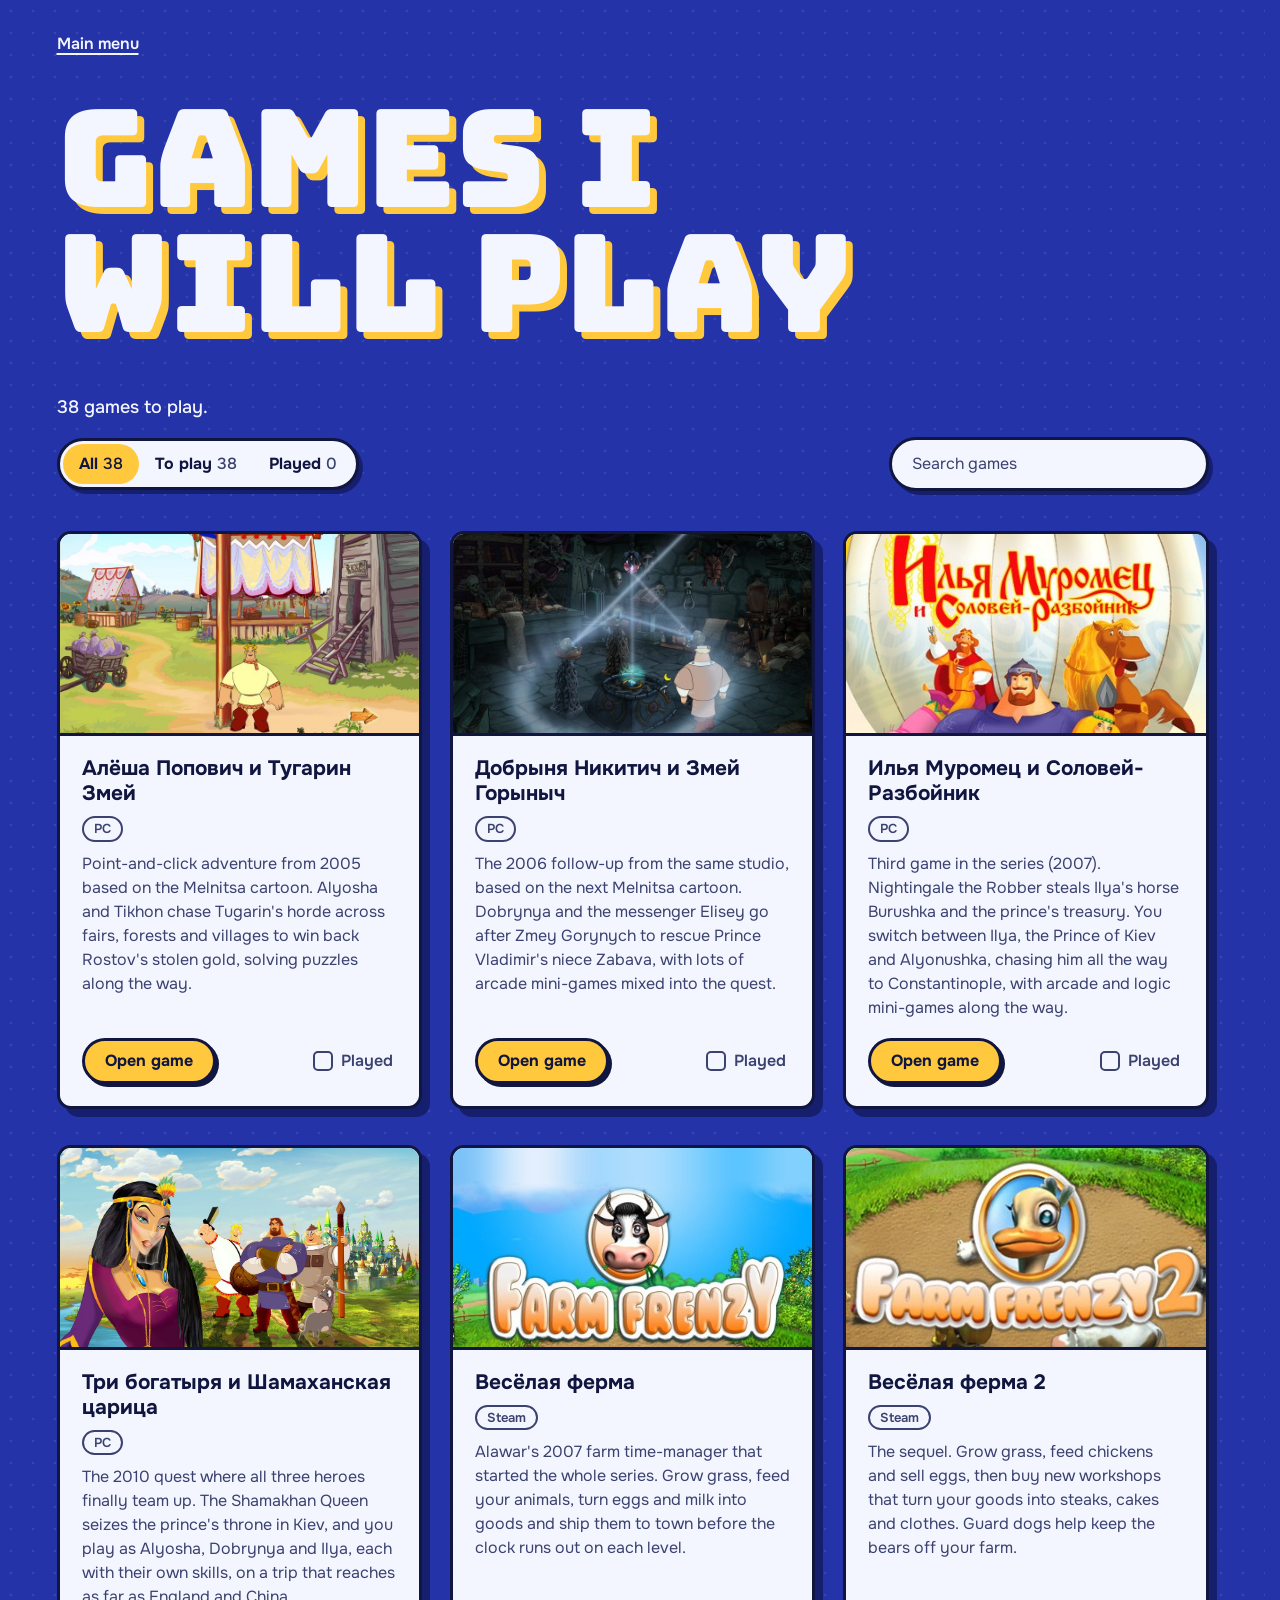
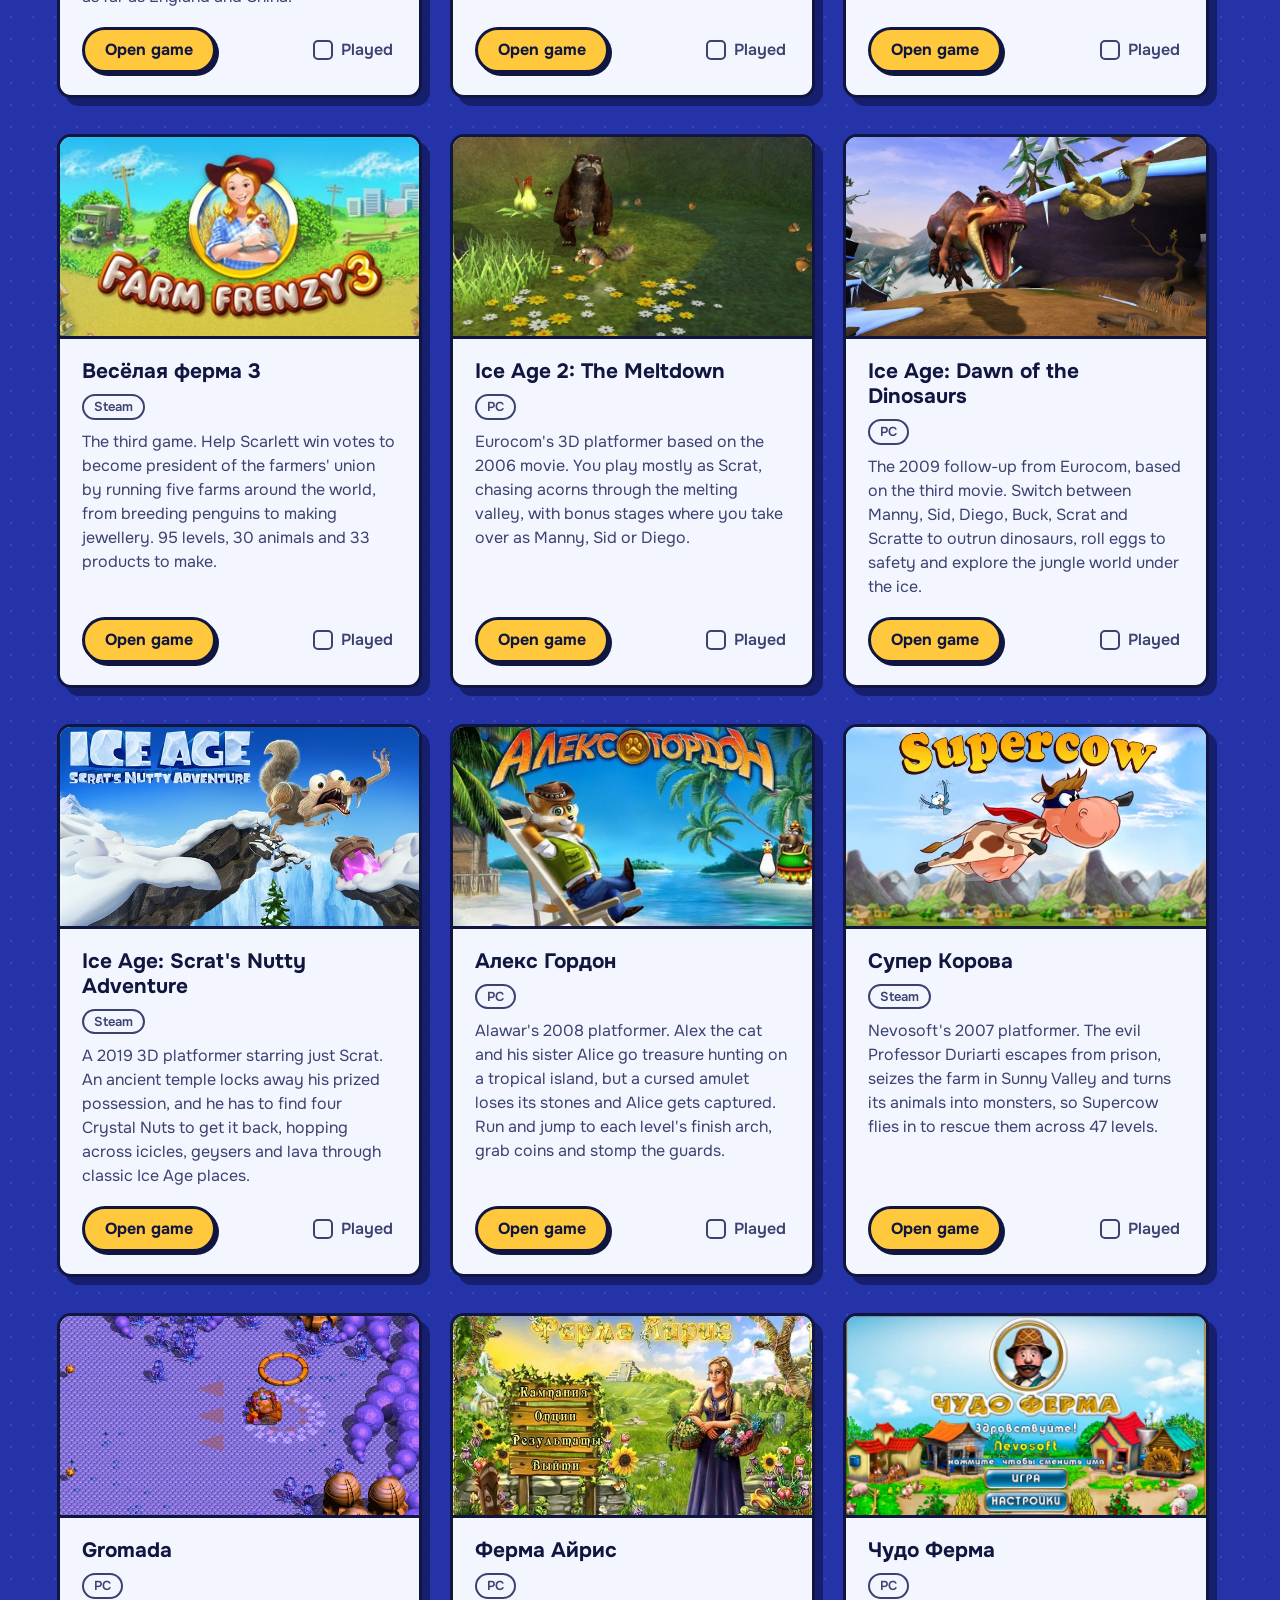
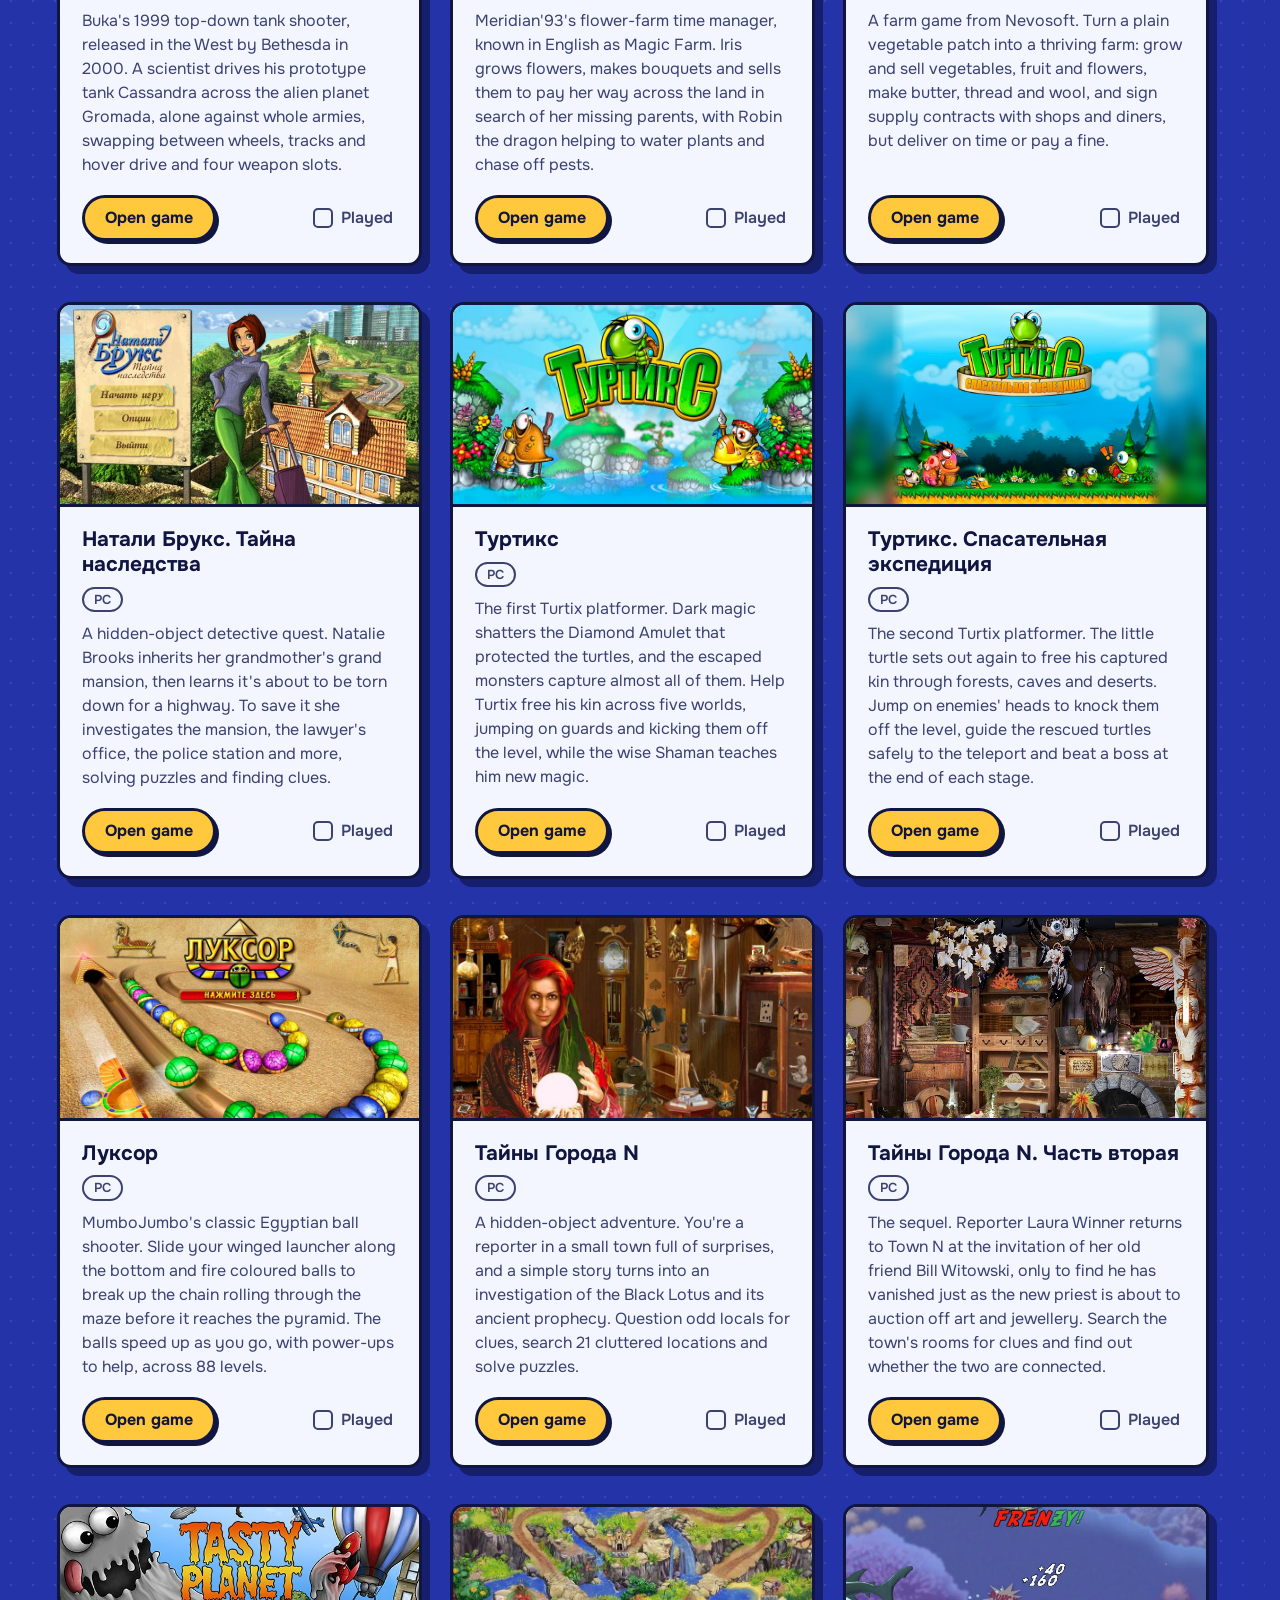
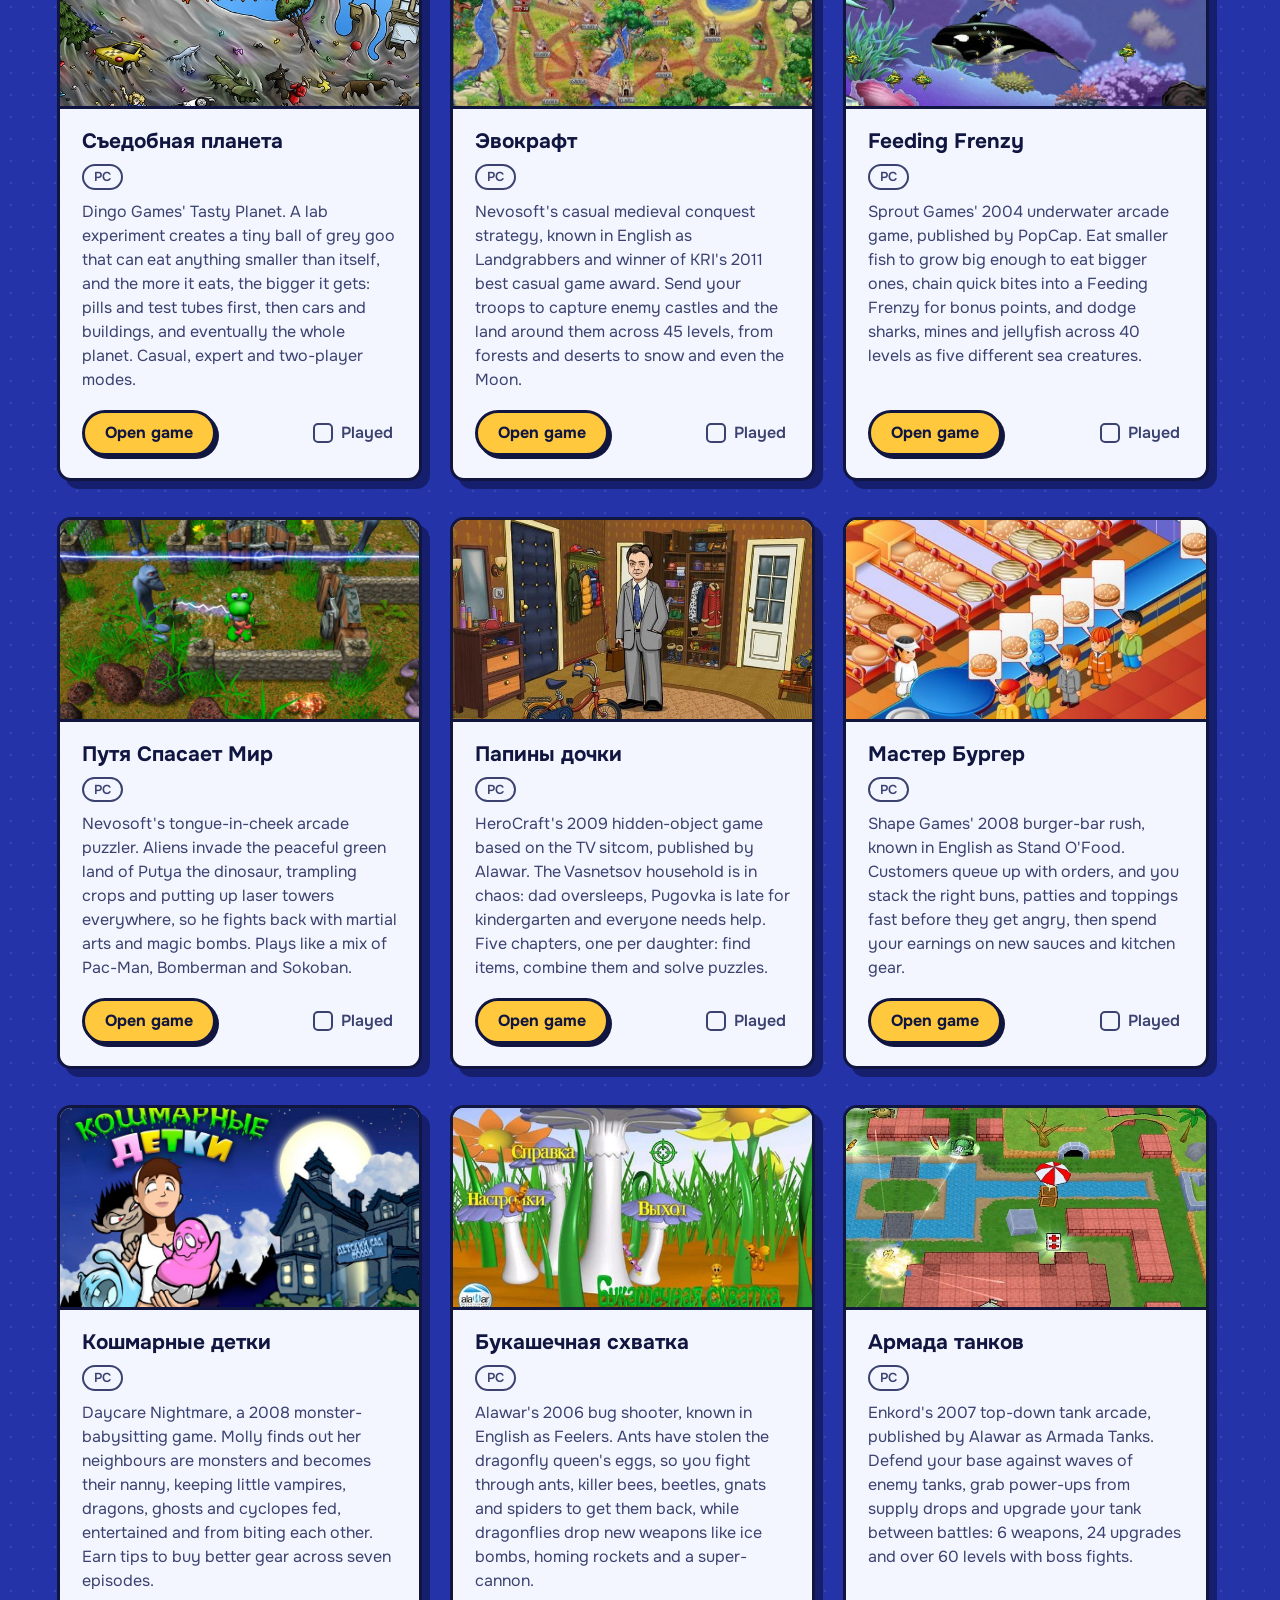
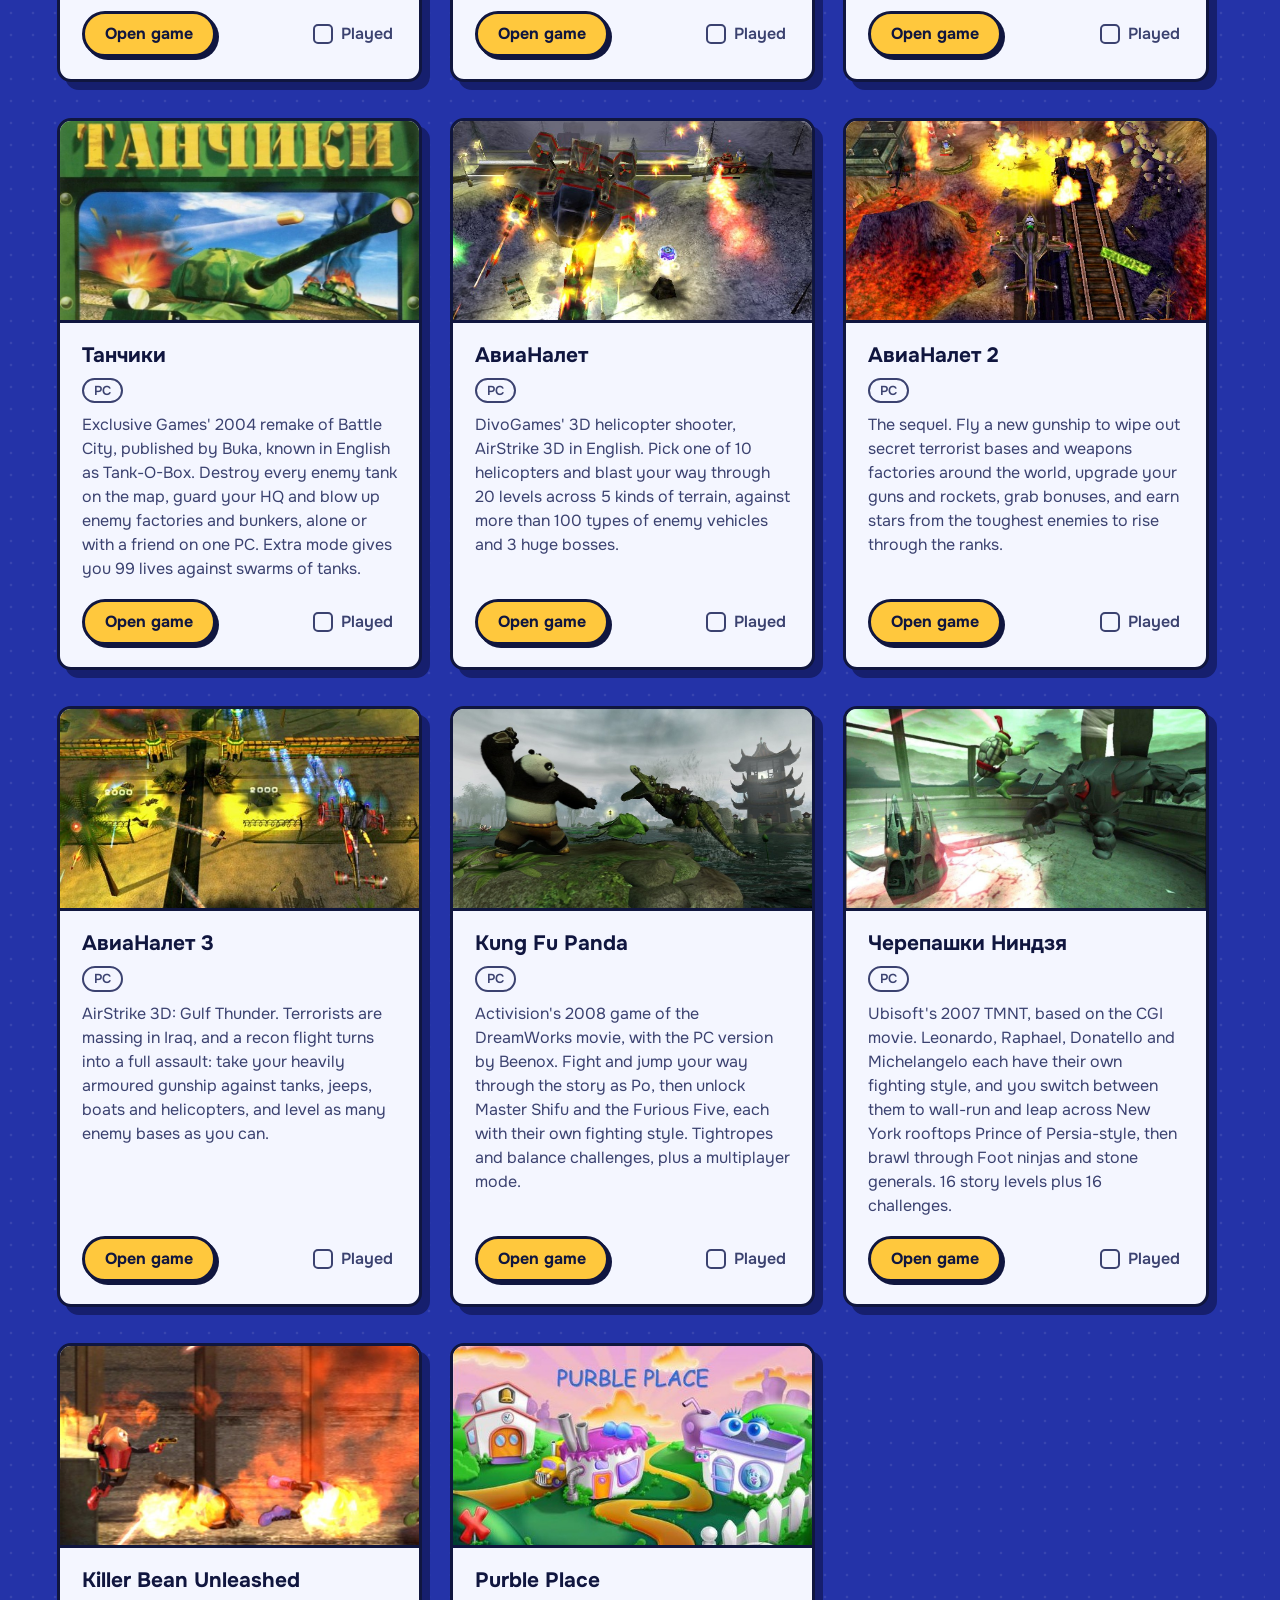
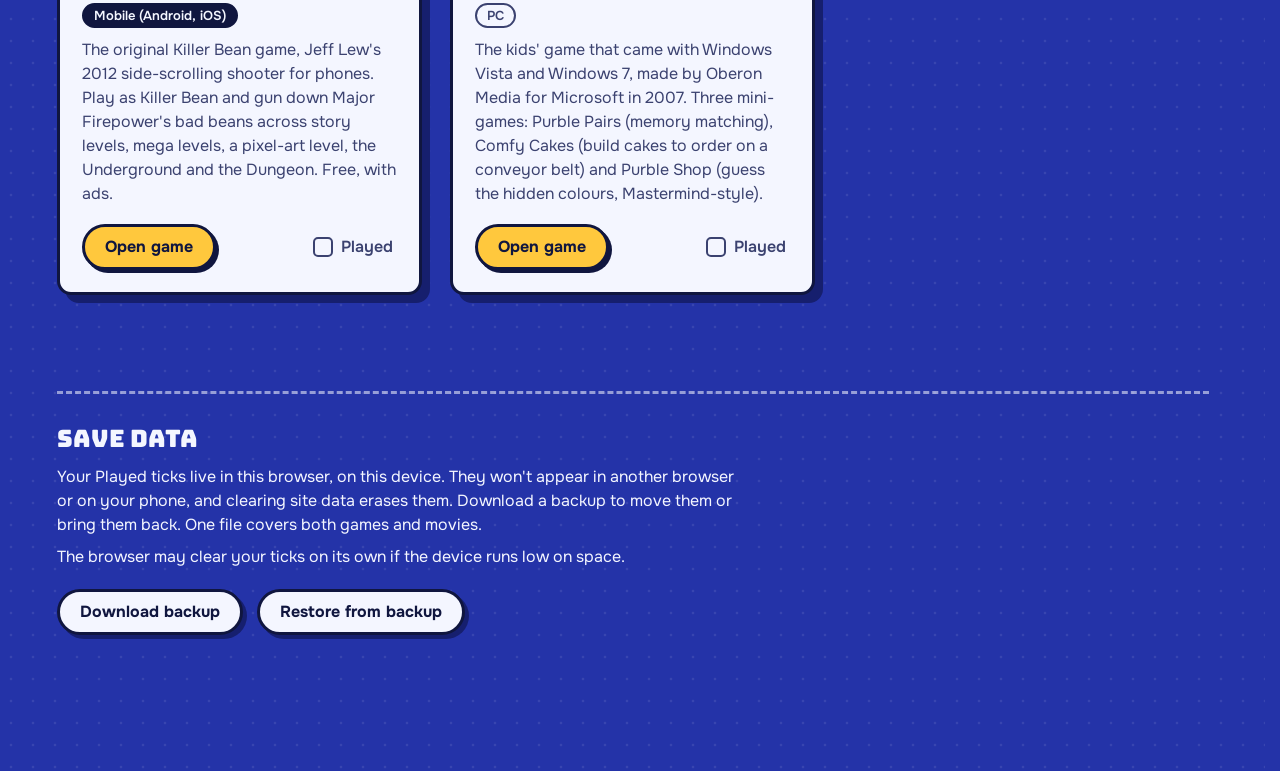
==== games.html @ 8ea255d5 "Games and movies lists with durable ticks Static site: a main menu, a games page and a movies page. " ====
<!doctype html>
<html lang="en">
<head>
  <meta charset="utf-8">
  <meta name="viewport" content="width=device-width, initial-scale=1">
  <title>Games I will play</title>
  <link rel="icon" href="data:image/svg+xml,%3Csvg xmlns='http://www.w3.org/2000/svg' viewBox='0 0 32 32'%3E%3Crect width='32' height='32' rx='7' fill='%232433a8'/%3E%3Crect x='6' y='11' width='20' height='12' rx='6' fill='%23ffc83d'/%3E%3Cpath d='M10 17h5M12.5 14.5v5' stroke='%2310163f' stroke-width='2' stroke-linecap='round'/%3E%3Ccircle cx='20.5' cy='15.5' r='1.3' fill='%2310163f'/%3E%3Ccircle cx='22.5' cy='18.5' r='1.3' fill='%2310163f'/%3E%3C/svg%3E">
  <link rel="preconnect" href="https://fonts.googleapis.com">
  <link rel="preconnect" href="https://fonts.gstatic.com" crossorigin>
  <link href="https://fonts.googleapis.com/css2?family=Bungee&family=Onest:wght@400;500;600;700&display=swap" rel="stylesheet">
  <link rel="stylesheet" href="games.css">
</head>
<body>
  <header class="masthead">
    <a class="back" href="index.html">Main menu</a>
    <h1 class="title" id="top" tabindex="-1">Games I<br> will play</h1>
    <div class="toolbar">
      <p class="tally" id="tally" aria-live="polite"></p>
      <div class="filters" id="filters" role="group" aria-label="Show">
        <button type="button" data-filter="all" aria-pressed="true">All <span class="filter-count"></span></button>
        <button type="button" data-filter="unplayed" aria-pressed="false">To play <span class="filter-count"></span></button>
        <button type="button" data-filter="played" aria-pressed="false">Played <span class="filter-count"></span></button>
      </div>
      <label class="search">
        <span class="visually-hidden">Search games</span>
        <input type="search" id="search" placeholder="Search games" autocomplete="off" spellcheck="false">
      </label>
    </div>
  </header>

  <main>
    <ul class="shelf" id="shelf"></ul>
    <div class="empty" id="empty" hidden></div>
  </main>

  <footer class="saves">
    <div class="saves-box">
      <h2>Save data</h2>
      <p>Your Played ticks live in this browser, on this device. They won't appear in another browser or on your phone, and clearing site data erases them. Download a backup to move them or bring them back. One file covers both games and movies.</p>
      <p id="storage-note"></p>
      <div class="saves-actions">
        <button type="button" id="backup-download">Download backup</button>
        <button type="button" id="backup-restore">Restore from backup</button>
        <input type="file" id="backup-file" accept=".json,application/json" hidden>
      </div>
      <p class="saves-result" id="backup-result" role="status"></p>
    </div>
  </footer>

  <a class="to-top" id="to-top" href="#top" aria-label="Back to top">
    <svg viewBox="0 0 24 24" width="26" height="26" aria-hidden="true">
      <path d="M12 19V6M5.5 11.5 12 5l6.5 6.5" fill="none" stroke="currentColor" stroke-width="3" stroke-linecap="round" stroke-linejoin="round"/>
    </svg>
  </a>

  <template id="card-template">
    <li class="card">
      <a class="card-cover" target="_blank" rel="noopener noreferrer" tabindex="-1" aria-hidden="true">
        <img alt="" loading="lazy">
        <span class="cover-fallback"></span>
      </a>
      <div class="card-body">
        <h2 class="card-title"><a target="_blank" rel="noopener noreferrer"></a></h2>
        <p class="card-platform"></p>
        <p class="card-desc"></p>
        <div class="card-actions">
          <a class="play" target="_blank" rel="noopener noreferrer">Open game</a>
          <button class="played-toggle" type="button" aria-pressed="false">Played</button>
        </div>
      </div>
      <span class="stamp" aria-hidden="true">Played</span>
    </li>
  </template>

  <script src="games.js"></script>
  <script src="store.js"></script>
  <script src="games-app.js"></script>
  <script src="backup.js"></script>
</body>
</html>
---- games.css ----
:root {
  --cobalt: #2433a8;
  --cobalt-deep: #161f6e;
  --paper: #f4f6ff;
  --ink: #10163f;
  --ink-soft: #3b4270;
  --sun: #ffc83d;
  --coral: #e8385a;

  --display: "Bungee", "Arial Black", Impact, sans-serif;
  --body: "Onest", system-ui, -apple-system, "Segoe UI", sans-serif;

  --page: 1200px;
  --gutter: 24px;
}

*,
*::before,
*::after {
  box-sizing: border-box;
}

/* Always reserve the scrollbar's space, so the layout doesn't jump sideways
   when a filter or search makes the list short enough to stop scrolling */
html {
  scrollbar-gutter: stable;
}

body {
  margin: 0;
  min-height: 100vh;
  background-color: var(--cobalt);
  background-image: radial-gradient(rgba(255, 255, 255, 0.09) 1.5px, transparent 1.6px);
  background-size: 22px 22px;
  color: var(--paper);
  font-family: var(--body);
  font-size: 1rem;
  line-height: 1.5;
}

.visually-hidden {
  position: absolute;
  width: 1px;
  height: 1px;
  overflow: hidden;
  clip: rect(0 0 0 0);
  white-space: nowrap;
}

:focus-visible {
  outline: 3px solid var(--sun);
  outline-offset: 3px;
}

/* Masthead */

.masthead {
  position: relative;
  max-width: var(--page);
  margin: 0 auto;
  padding: clamp(40px, 8vw, 96px) var(--gutter) 40px;
}

/* Sits in the masthead's top padding so the title keeps its place */
.back {
  position: absolute;
  top: clamp(8px, 2.5vw, 32px);
  left: var(--gutter);
  color: var(--paper);
  font-weight: 600;
  text-decoration: underline;
  text-decoration-thickness: 2px;
  text-underline-offset: 4px;
}

.back:hover {
  color: var(--sun);
}

.title {
  margin: 0;
  font-family: var(--display);
  font-weight: 400;
  font-size: clamp(3rem, 12vw, 8.5rem);
  line-height: 0.92;
  color: var(--paper);
  text-shadow: 0.055em 0.055em 0 var(--sun);
}

.toolbar {
  display: flex;
  flex-wrap: wrap;
  align-items: center;
  justify-content: space-between;
  gap: 16px 24px;
  margin-top: clamp(28px, 5vw, 48px);
}

.tally {
  flex-basis: 100%;
  margin: 0;
  font-size: 1.125rem;
  font-weight: 500;
}

/* Played filter: one pill split into three, same ink outline and hard shadow as the search box */
.filters {
  display: flex;
  padding: 3px;
  border: 3px solid var(--ink);
  border-radius: 999px;
  background: var(--paper);
  box-shadow: 4px 4px 0 var(--cobalt-deep);
}

.filters button {
  padding: 8px 16px;
  border: 0;
  border-radius: 999px;
  background: transparent;
  color: var(--ink);
  font: inherit;
  font-weight: 700;
  white-space: nowrap;
  cursor: pointer;
}

.filters button:hover {
  background: #e3e7fb;
}

.filters button[aria-pressed="true"] {
  background: var(--sun);
}

.filter-count {
  font-weight: 500;
  color: var(--ink-soft);
}

.filters button[aria-pressed="true"] .filter-count {
  color: var(--ink);
}

.search {
  flex: 0 1 320px;
}

.search input {
  width: 100%;
  padding: 12px 20px;
  border: 3px solid var(--ink);
  border-radius: 999px;
  background: var(--paper);
  color: var(--ink);
  font: inherit;
  box-shadow: 4px 4px 0 var(--cobalt-deep);
}

.search input::placeholder {
  color: var(--ink-soft);
}

/* Shelf */

.shelf {
  list-style: none;
  max-width: var(--page);
  margin: 0 auto;
  padding: 0 var(--gutter) 96px;
  display: grid;
  grid-template-columns: repeat(auto-fill, minmax(min(100%, 280px), 1fr));
  gap: 36px 28px;
}

.shelf:empty {
  display: none;
}

.card {
  position: relative;
  display: flex;
  flex-direction: column;
  background: var(--paper);
  color: var(--ink);
  border: 3px solid var(--ink);
  border-radius: 14px;
  box-shadow: 8px 8px 0 var(--cobalt-deep);
}

.card-cover {
  position: relative;
  display: block;
  aspect-ratio: 16 / 9;
  overflow: hidden;
  border-bottom: 3px solid var(--ink);
  border-radius: 11px 11px 0 0;
  background: var(--cobalt-deep);
}

.card-cover img {
  display: block;
  width: 100%;
  height: 100%;
  object-fit: cover;
}

.cover-fallback {
  position: absolute;
  inset: 0;
  display: none;
  place-items: center;
  background: repeating-linear-gradient(
    -45deg,
    var(--cobalt-deep) 0 18px,
    #1c2784 18px 36px
  );
  color: var(--sun);
  font-family: var(--display);
  font-size: 3.5rem;
  line-height: 1;
}

.card.no-image .card-cover img {
  display: none;
}

.card.no-image .cover-fallback {
  display: grid;
}

.card-body {
  flex: 1;
  display: flex;
  flex-direction: column;
  gap: 10px;
  padding: 20px 22px 22px;
}

.card-title {
  margin: 0;
  font-size: 1.3rem;
  font-weight: 700;
  line-height: 1.2;
}

.card-title a {
  color: inherit;
  text-decoration: none;
}

.card-title a[href]:hover {
  text-decoration: underline;
  text-decoration-thickness: 2px;
  text-underline-offset: 3px;
}

.card-platform {
  align-self: flex-start;
  margin: 0;
  padding: 1px 10px;
  border: 2px solid var(--ink-soft);
  border-radius: 999px;
  color: var(--ink-soft);
  font-size: 0.8125rem;
  font-weight: 600;
}

/* Mobile-only games get a filled tag so they stand out from the PC/Steam ones */
.card-platform.is-mobile {
  border-color: var(--ink);
  background: var(--ink);
  color: var(--paper);
}

.card-desc {
  flex: 1;
  margin: 0;
  color: var(--ink-soft);
}

.card-actions {
  display: flex;
  flex-wrap: wrap;
  align-items: center;
  justify-content: space-between;
  gap: 12px;
  margin-top: 8px;
}

.play {
  padding: 8px 20px;
  border: 3px solid var(--ink);
  border-radius: 999px;
  background: var(--sun);
  color: var(--ink);
  font-weight: 700;
  text-decoration: none;
  box-shadow: 3px 3px 0 var(--ink);
}

.play:hover {
  background: #ffd666;
}

.play:active {
  transform: translate(3px, 3px);
  box-shadow: none;
}

.played-toggle {
  display: inline-flex;
  align-items: center;
  gap: 8px;
  padding: 6px 4px;
  border: 0;
  background: none;
  color: var(--ink-soft);
  font: inherit;
  font-weight: 600;
  cursor: pointer;
}

.played-toggle::before {
  content: "";
  width: 20px;
  height: 20px;
  border: 2.5px solid currentColor;
  border-radius: 5px;
  background: var(--paper) center / 14px no-repeat;
}

.played-toggle:hover {
  color: var(--ink);
}

.played-toggle[aria-pressed="true"] {
  color: var(--coral);
}

.played-toggle[aria-pressed="true"]::before {
  background-color: var(--coral);
  background-image: url("data:image/svg+xml,%3Csvg xmlns='http://www.w3.org/2000/svg' viewBox='0 0 14 14'%3E%3Cpath d='M2.5 7.5l3 3 6-7' fill='none' stroke='%23fff' stroke-width='2.4' stroke-linecap='round' stroke-linejoin='round'/%3E%3C/svg%3E");
}

/* Played state */

.stamp {
  position: absolute;
  top: 16px;
  right: -10px;
  display: none;
  padding: 4px 12px;
  border: 3px solid var(--coral);
  border-radius: 6px;
  background: var(--paper);
  color: var(--coral);
  font-family: var(--display);
  font-size: 1.1rem;
  transform: rotate(7deg);
}

.card.is-played {
  box-shadow: 8px 8px 0 transparent;
}

.card.is-played .stamp {
  display: block;
}

.card.is-played .card-cover img,
.card.is-played .cover-fallback {
  filter: grayscale(1) contrast(0.85);
}

/* Empty state */

.empty {
  max-width: var(--page);
  margin: 0 auto 96px;
  padding: 0 var(--gutter);
}

.empty-box {
  padding: 40px 32px;
  border: 3px dashed rgba(244, 246, 255, 0.55);
  border-radius: 14px;
  font-size: 1.125rem;
}

.empty-box p {
  margin: 0;
}

.empty-box button {
  margin-top: 16px;
  padding: 8px 20px;
  border: 3px solid var(--ink);
  border-radius: 999px;
  background: var(--paper);
  color: var(--ink);
  font: inherit;
  font-weight: 700;
  cursor: pointer;
}

.empty-box button + button {
  margin-left: 10px;
}

/* Save data: where the ticks are kept, with backup and restore */

.saves {
  max-width: var(--page);
  margin: 0 auto 96px;
  padding: 0 var(--gutter);
}

.saves-box {
  padding-top: 32px;
  border-top: 3px dashed rgba(244, 246, 255, 0.55);
}

.saves h2 {
  margin: 0 0 12px;
  font-family: var(--display);
  font-weight: 400;
  font-size: 1.5rem;
  line-height: 1.1;
}

.saves p {
  max-width: 62ch;
  margin: 0 0 8px;
}

.saves-actions {
  display: flex;
  flex-wrap: wrap;
  gap: 12px 14px;
  margin-top: 20px;
}

.saves-actions button {
  padding: 8px 20px;
  border: 3px solid var(--ink);
  border-radius: 999px;
  background: var(--paper);
  color: var(--ink);
  font: inherit;
  font-weight: 700;
  cursor: pointer;
  box-shadow: 4px 4px 0 var(--cobalt-deep);
}

.saves-actions button:hover {
  background: #e3e7fb;
}

/* Keeps its line even when empty, so a result appearing doesn't push the page */
.saves .saves-result {
  min-height: 1.5em;
  margin: 16px 0 0;
  font-weight: 600;
}

/* Back to top: hidden near the top of the page, shown once the masthead scrolls away */

.title:focus {
  outline: none;
}

.to-top {
  position: fixed;
  right: 24px;
  bottom: 24px;
  z-index: 10;
  display: grid;
  place-items: center;
  width: 58px;
  height: 58px;
  border: 3px solid var(--ink);
  border-radius: 50%;
  background: var(--sun);
  color: var(--ink);
  box-shadow: 4px 4px 0 var(--ink);
  opacity: 0;
  visibility: hidden;
  transform: translateY(12px);
}

.to-top.is-visible {
  opacity: 1;
  visibility: visible;
  transform: none;
}

.to-top:hover {
  background: #ffd666;
}

.to-top:active {
  transform: translate(3px, 3px);
  box-shadow: none;
}

@media (max-width: 480px) {
  :root {
    --gutter: 16px;
  }

  .to-top {
    right: 16px;
    bottom: 16px;
    width: 52px;
    height: 52px;
  }

  .search {
    flex-basis: 100%;
  }

  .filters {
    flex-basis: 100%;
  }

  .filters button {
    flex: 1;
    padding: 8px 6px;
  }

  .stamp {
    right: -6px;
  }
}

@media (prefers-reduced-motion: no-preference) {
  .play {
    transition: transform 80ms ease-out, box-shadow 80ms ease-out, background-color 120ms;
  }

  .to-top {
    transition: opacity 180ms ease-out, transform 180ms ease-out, visibility 180ms, box-shadow 80ms ease-out, background-color 120ms;
  }
}
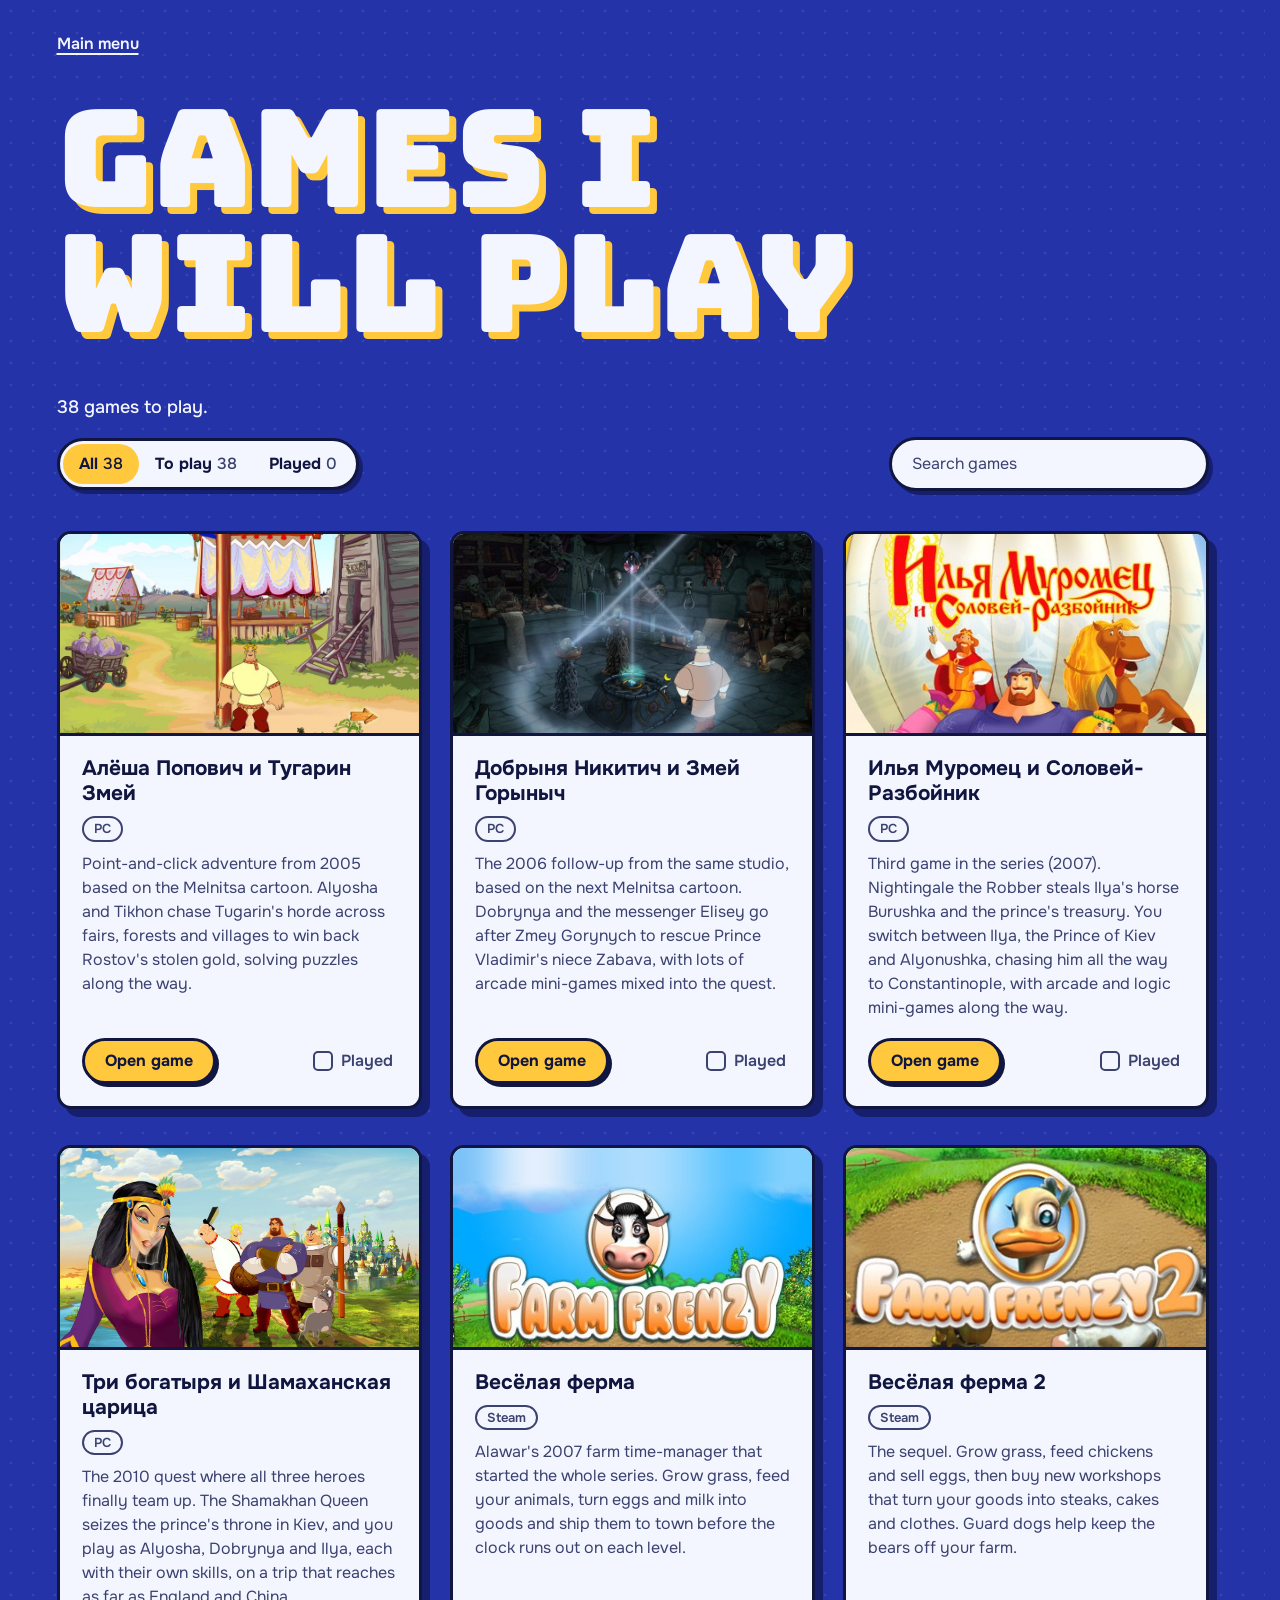
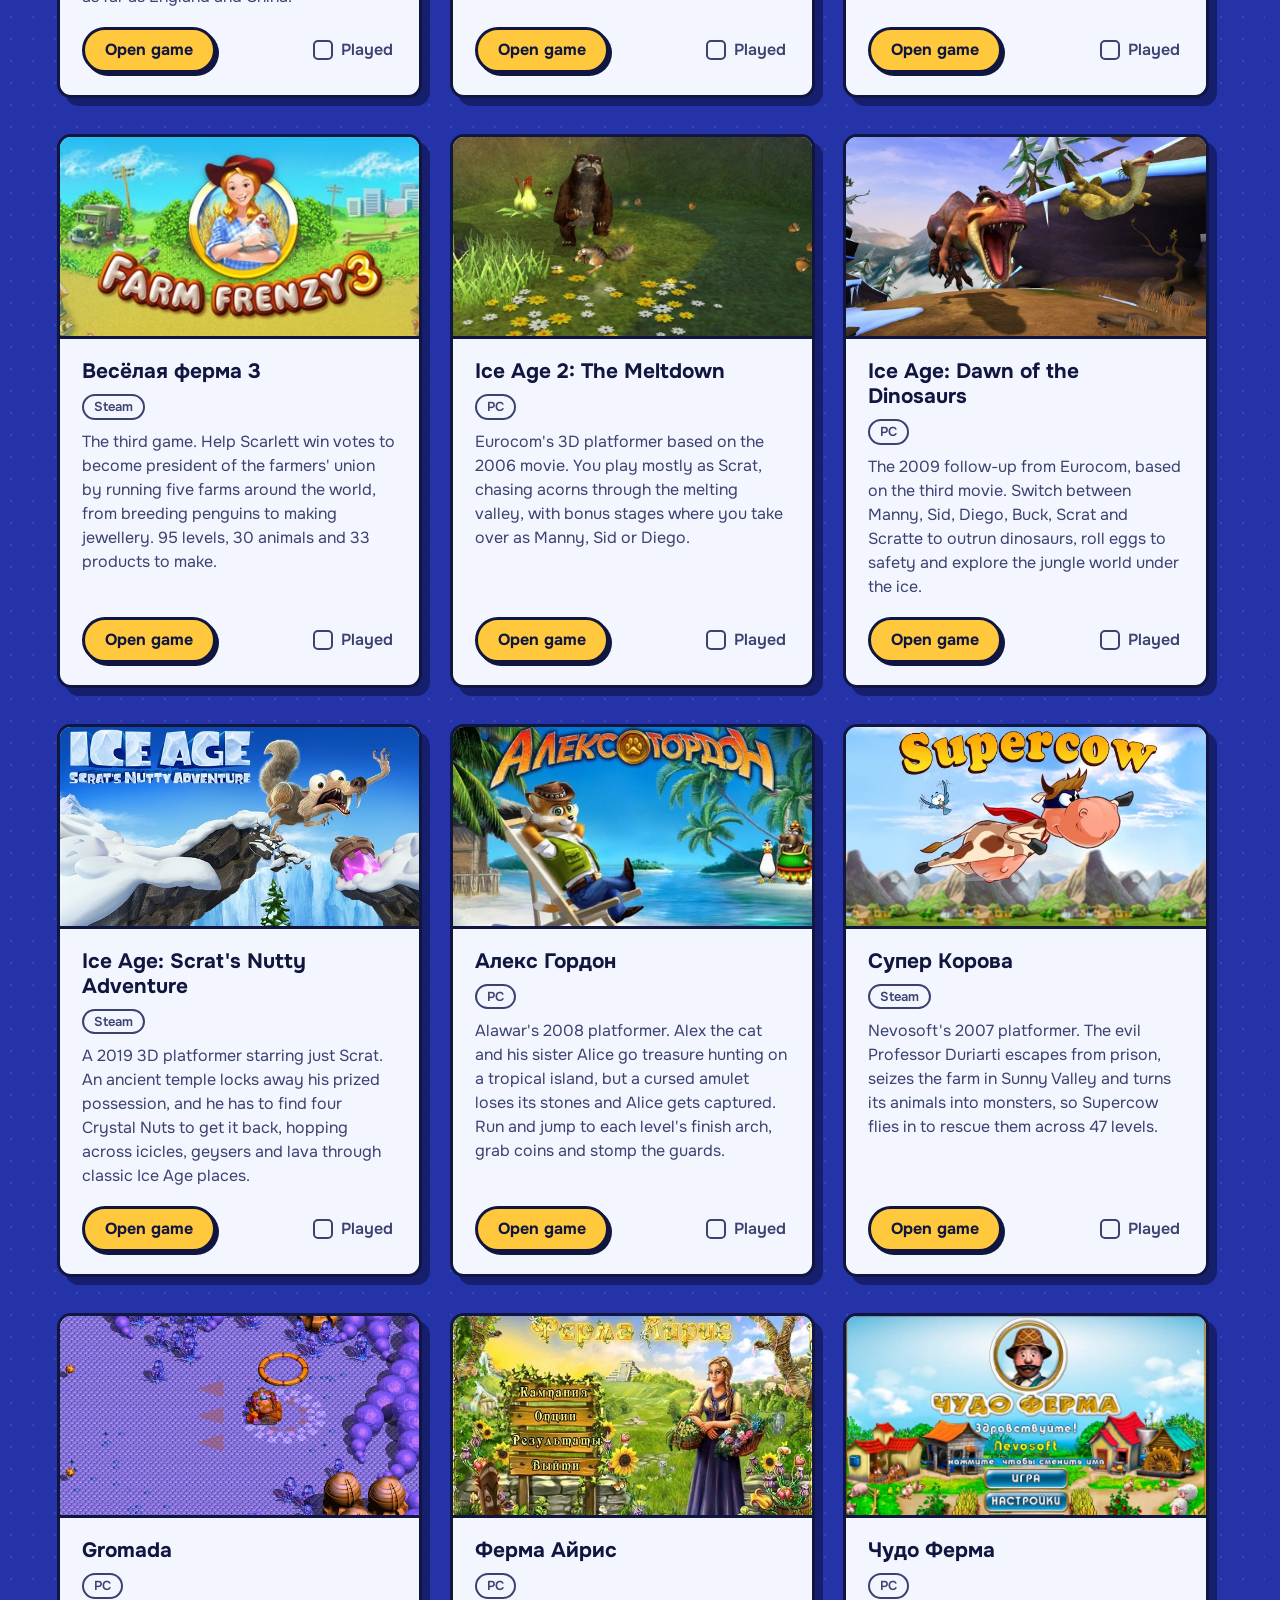
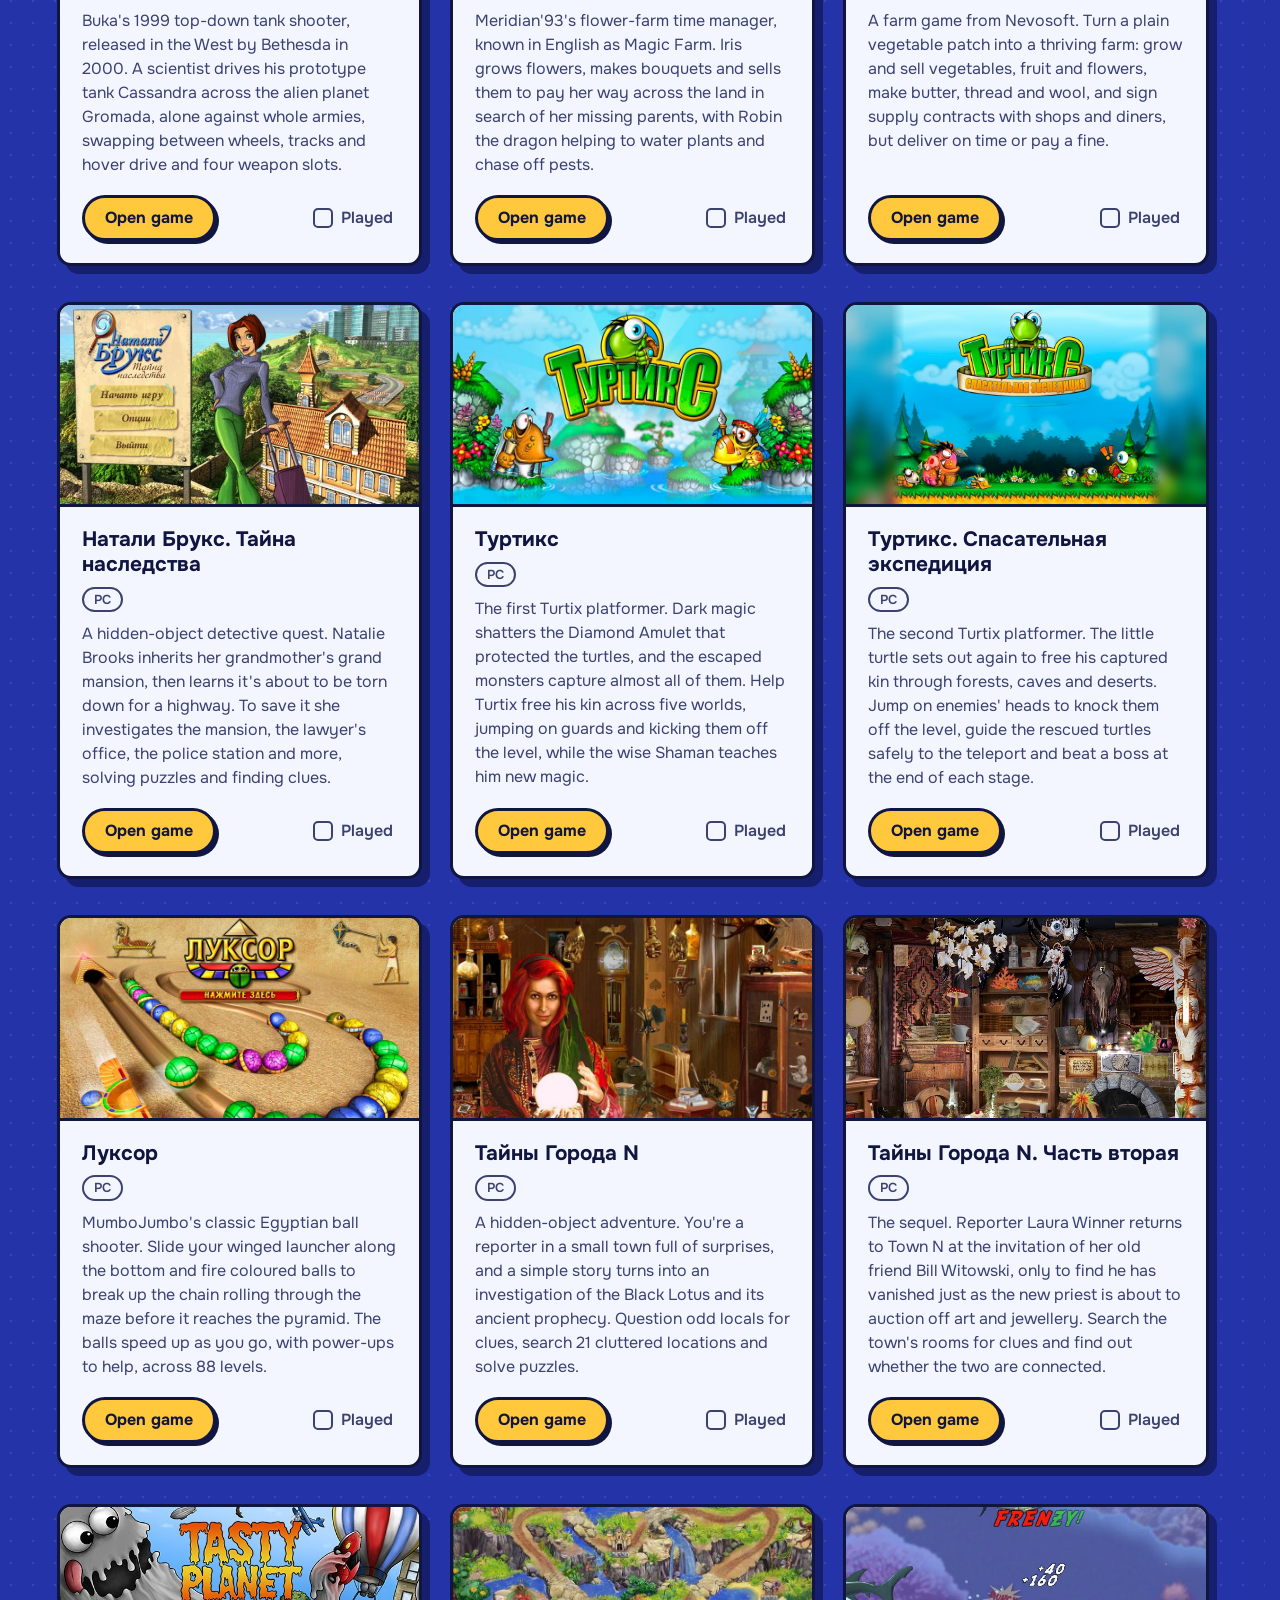
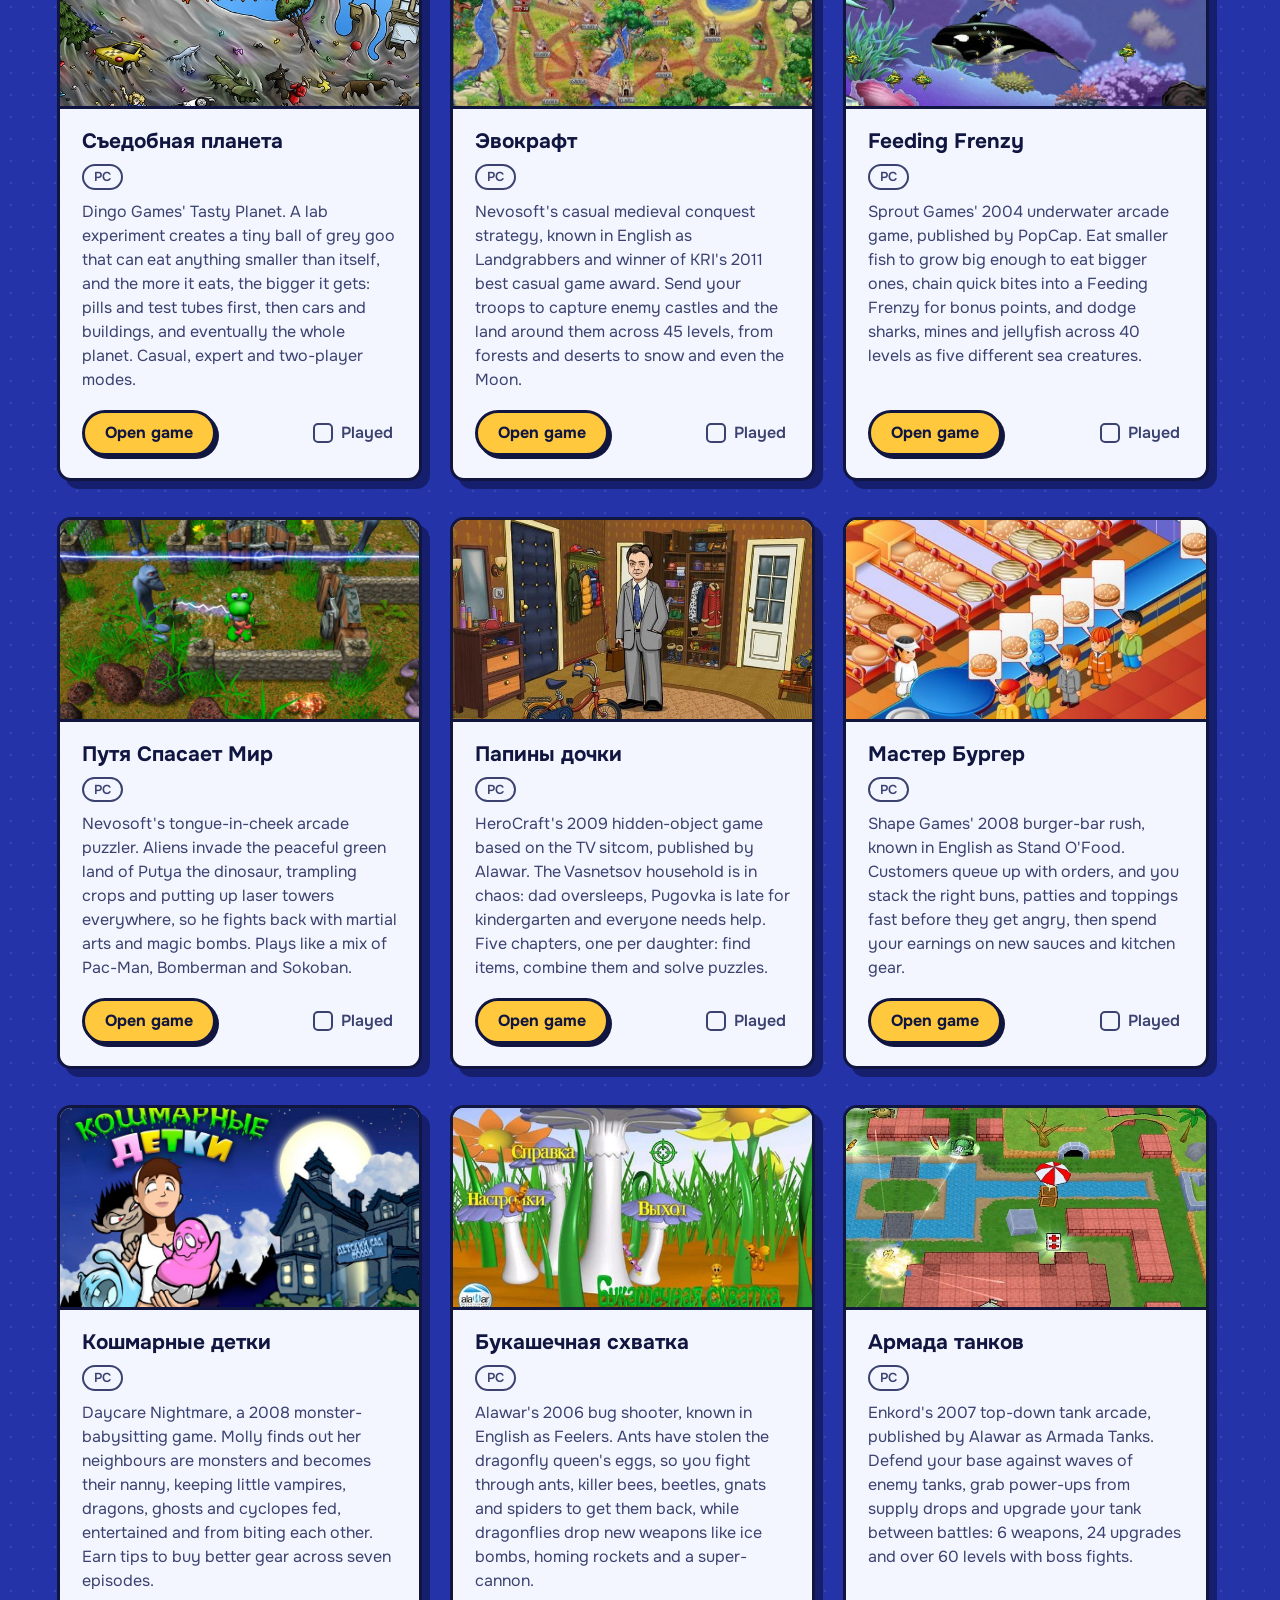
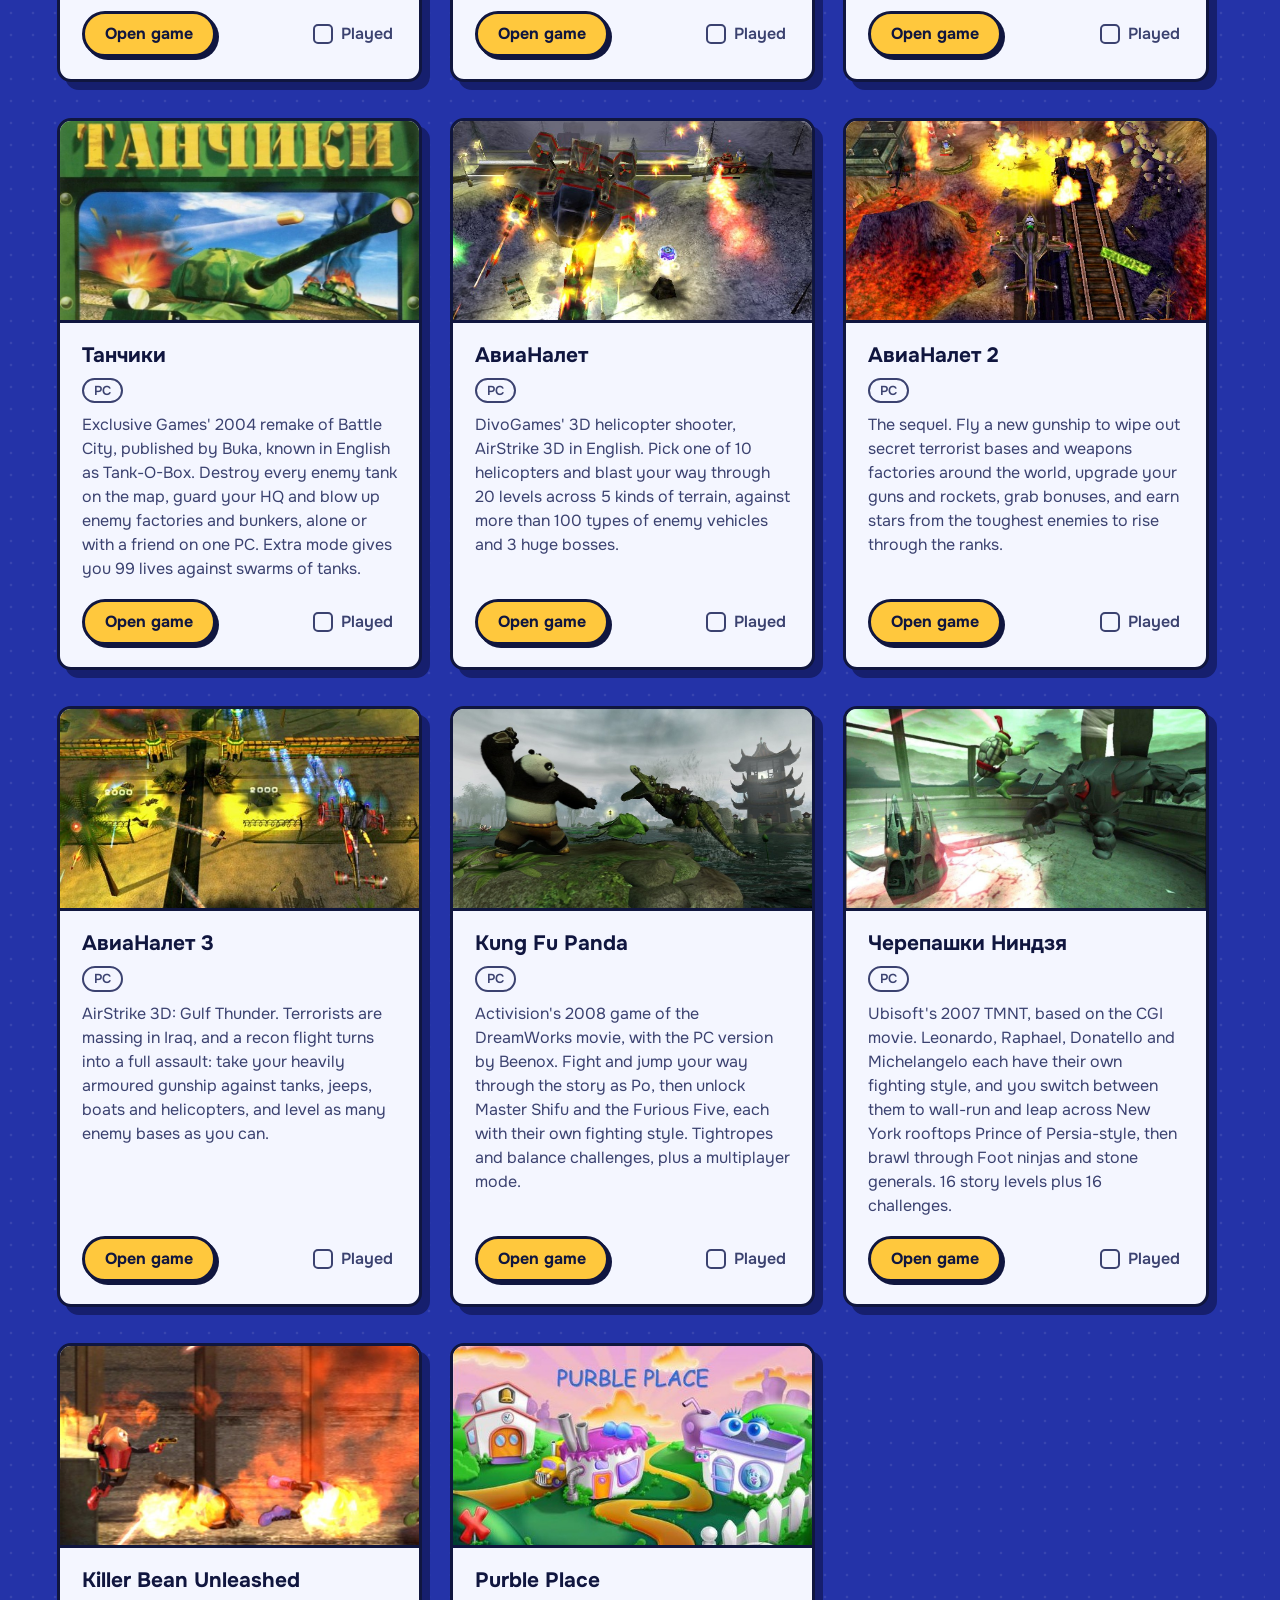
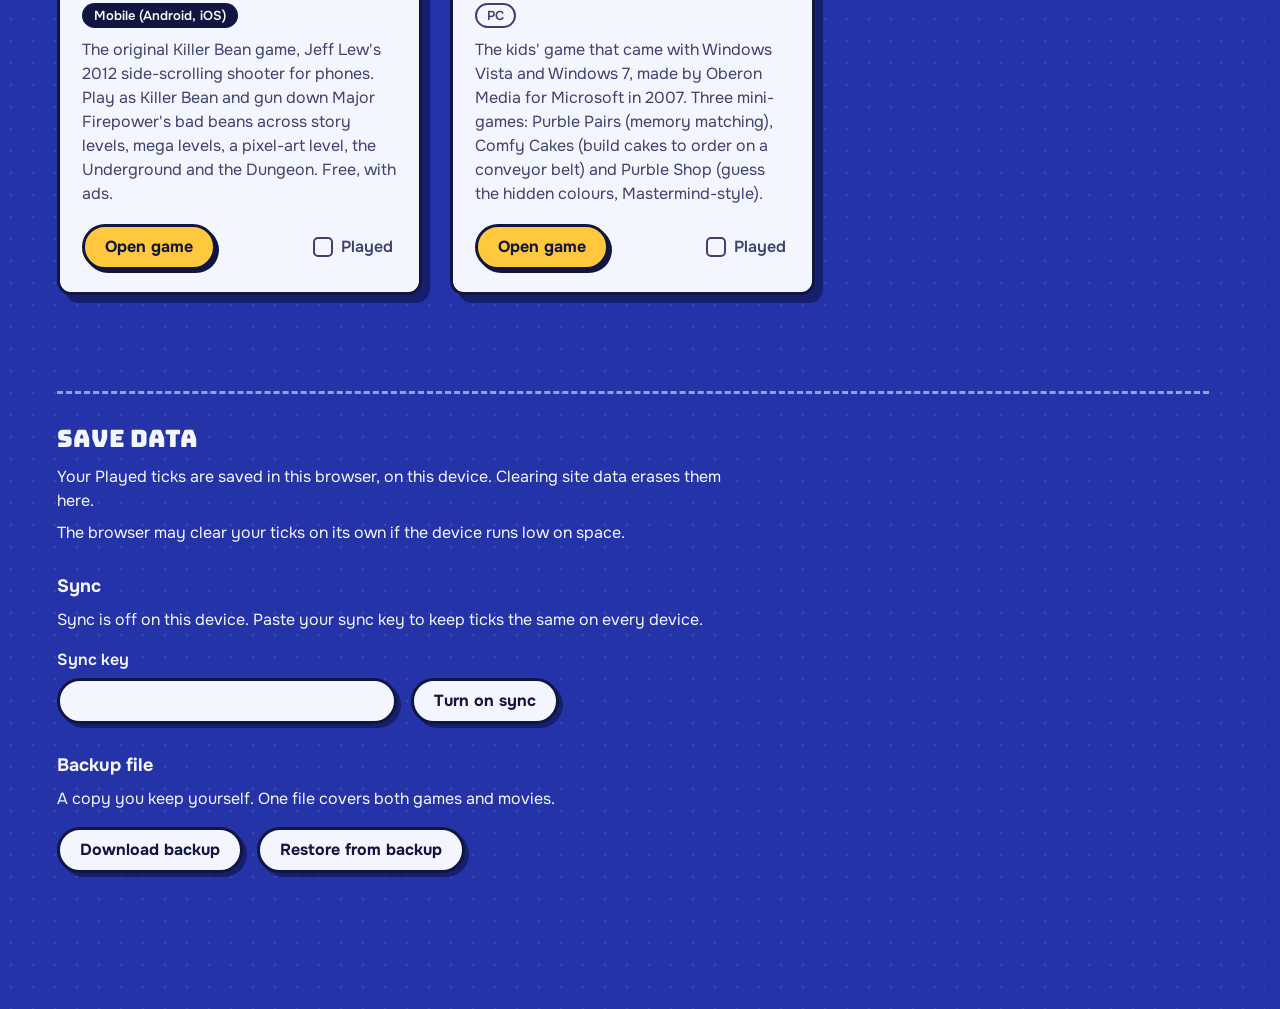
==== commit 305874de: "Sync ticks between devices Ticks are kept in one file in a private repository (Dendy-D/games-I-will-" ====
--- a/games.html
+++ b/games.html
@@ -36,8 +36,26 @@
   <footer class="saves">
     <div class="saves-box">
       <h2>Save data</h2>
-      <p>Your Played ticks live in this browser, on this device. They won't appear in another browser or on your phone, and clearing site data erases them. Download a backup to move them or bring them back. One file covers both games and movies.</p>
+      <p>Your Played ticks are saved in this browser, on this device. Clearing site data erases them here.</p>
       <p id="storage-note"></p>
+
+      <h3>Sync</h3>
+      <p id="sync-status" role="status"></p>
+      <p class="sync-time" id="sync-time"></p>
+      <form class="sync-setup" id="sync-setup">
+        <label class="sync-field">
+          <span>Sync key</span>
+          <input type="password" id="sync-key" autocomplete="off" spellcheck="false" required>
+        </label>
+        <button type="submit">Turn on sync</button>
+      </form>
+      <div class="saves-actions" id="sync-controls" hidden>
+        <button type="button" id="sync-now">Sync now</button>
+        <button type="button" id="sync-off">Turn off sync</button>
+      </div>
+
+      <h3>Backup file</h3>
+      <p>A copy you keep yourself. One file covers both games and movies.</p>
       <div class="saves-actions">
         <button type="button" id="backup-download">Download backup</button>
         <button type="button" id="backup-restore">Restore from backup</button>
@@ -76,5 +94,6 @@
   <script src="store.js"></script>
   <script src="games-app.js"></script>
   <script src="backup.js"></script>
+  <script src="sync.js"></script>
 </body>
 </html>
--- a/games.css
+++ b/games.css
@@ -408,7 +408,7 @@
   margin-left: 10px;
 }
 
-/* Save data: where the ticks are kept, with backup and restore */
+/* Save data: where the ticks are kept, with sync, backup and restore */
 
 .saves {
   max-width: var(--page);
@@ -429,19 +429,33 @@
   line-height: 1.1;
 }
 
+.saves h3 {
+  margin: 28px 0 8px;
+  font-size: 1.125rem;
+  font-weight: 700;
+}
+
 .saves p {
   max-width: 62ch;
   margin: 0 0 8px;
 }
 
-.saves-actions {
+/* The flex rows below would otherwise ignore the hidden attribute */
+.saves [hidden],
+.sync-time:empty {
+  display: none;
+}
+
+.saves-actions,
+.sync-setup {
   display: flex;
   flex-wrap: wrap;
+  align-items: flex-end;
   gap: 12px 14px;
-  margin-top: 20px;
-}
-
-.saves-actions button {
+  margin-top: 16px;
+}
+
+.saves button {
   padding: 8px 20px;
   border: 3px solid var(--ink);
   border-radius: 999px;
@@ -453,8 +467,32 @@
   box-shadow: 4px 4px 0 var(--cobalt-deep);
 }
 
-.saves-actions button:hover {
+.saves button:hover {
   background: #e3e7fb;
+}
+
+.saves button:disabled {
+  opacity: 0.6;
+  cursor: default;
+}
+
+.sync-field {
+  flex: 0 1 340px;
+  display: flex;
+  flex-direction: column;
+  gap: 6px;
+  font-weight: 600;
+}
+
+.sync-field input {
+  width: 100%;
+  padding: 8px 20px;
+  border: 3px solid var(--ink);
+  border-radius: 999px;
+  background: var(--paper);
+  color: var(--ink);
+  font: inherit;
+  box-shadow: 4px 4px 0 var(--cobalt-deep);
 }
 
 /* Keeps its line even when empty, so a result appearing doesn't push the page */
